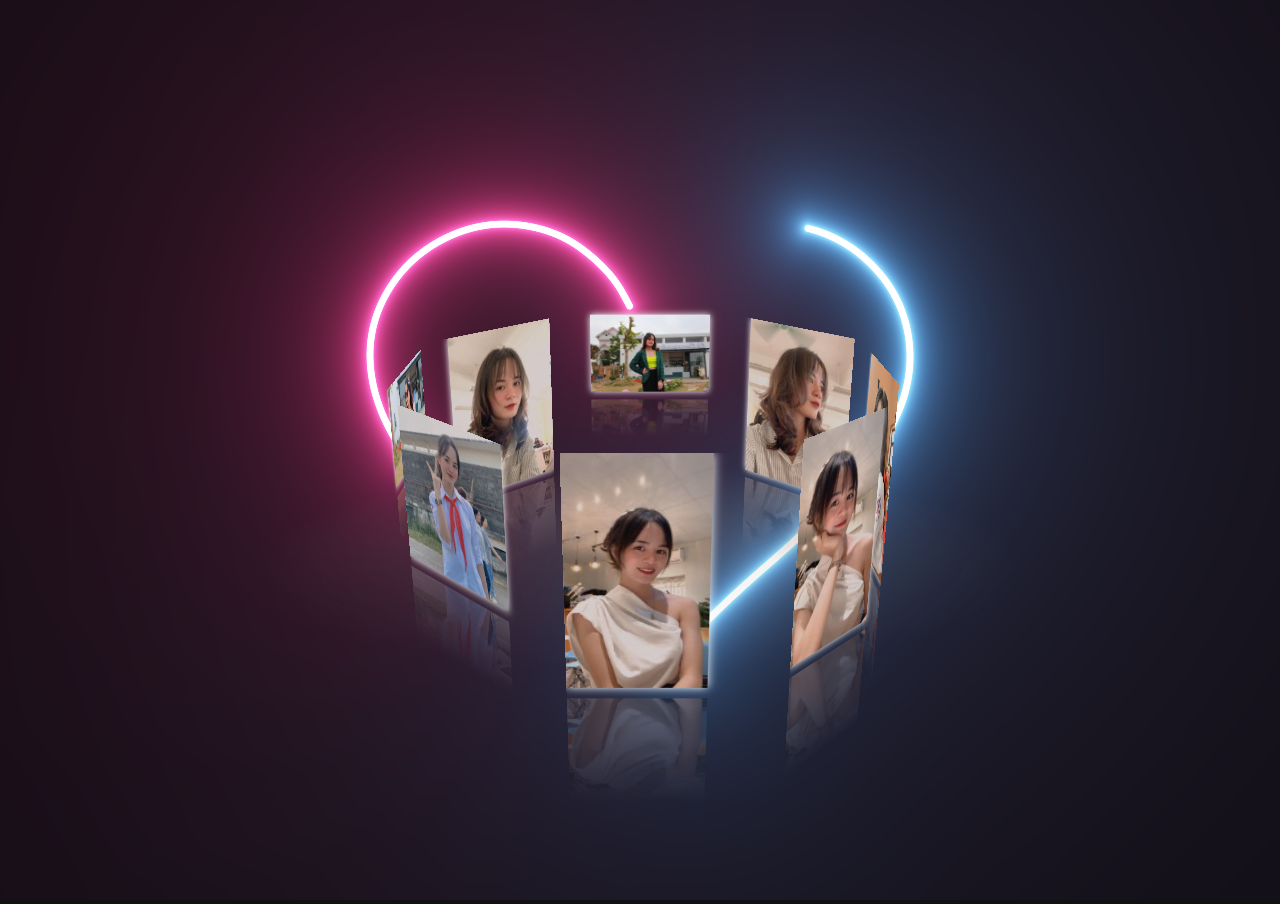
==== index.html @ c6621bd1 "Add files via upload" ====
<!DOCTYPE html>
<html lang="vi">
<head>
    <meta charset="UTF-8">
    <meta http-equiv="X-UA-Compatible" content="IE=edge">
    <meta name="viewport" content="width=device-width, initial-scale=1.0">
    <title>I Love You</title>
    <link rel="shortcut icon" href="./icon.png" type="image/x-icon">
    <link rel="stylesheet" href="main.css">
    <link rel="preconnect" href="https://fonts.googleapis.com">
    <link rel="preconnect" href="https://fonts.gstatic.com" crossorigin>
    <link href="https://fonts.googleapis.com/css2?family=Dancing+Script&display=swap" rel="stylesheet">
</head>
<body>
    
    <div id="drag-container">
        <div id="spin-container">
          <img src="./img/img.jpg" alt="">
          <img src="./img/img1.jpg" alt="">
          <img src="./img/img2.jpg" alt="">
          <img src="./img/img3.jpg" alt="">
          <img src="./img/img4.jpg" alt="">
          <img src="./img/img5.jpg" alt="">
          <img src="./img/img6.jpg" alt="">
          <img src="./img/img7.jpg" alt="">      
            <p>My Love</p>
         
       
        </div>
        <div id="ground"></div>
      </div>
      
      <div id="music-container"></div>
      <div id="canva">
      <canvas id="canvas"></canvas>
    </div>
    <audio src="./music.mp3" autoplay loop></audio>
    <script src="main.js"></script>
</body>
</html>
---- main.css ----
* {
    margin: 0;
    padding: 0;
  }
  
  html,
  body {
    height: 100%;
    /* for touch screen */
    touch-action: none; 
  }
  
  body {
    overflow: hidden;
    display: -webkit-box;
    display: -ms-flexbox;
    display: flex;
    background: #111;
    -webkit-perspective: 1000px;
            perspective: 1000px;
    -webkit-transform-style: preserve-3d;
            transform-style: preserve-3d;
  }
  
  #drag-container, #spin-container {
    position: relative;
    display: -webkit-box;
    display: -ms-flexbox;
    display: flex;
    margin: auto;
    -webkit-transform-style: preserve-3d;
            transform-style: preserve-3d;
    -webkit-transform: rotateX(-10deg);
            transform: rotateX(-10deg);
            z-index: 100;
  }
 
  #drag-container img, #drag-container video {
    -webkit-transform-style: preserve-3d;
            transform-style: preserve-3d;
    position: absolute;
    left: 0;
    top: 0;
    max-width: 120%;
    max-height: 120%; 
    line-height: 200px;
    font-size: 50px;
    text-align: center;
    -webkit-box-shadow: 0 0 8px #fff;
            box-shadow: 0 0 8px #fff;
    -webkit-box-reflect: below 10px linear-gradient(transparent, transparent, #0005);
  }
  
  #drag-container img:hover, #drag-container video:hover {
    -webkit-box-shadow: 0 0 15px #fffd;
            box-shadow: 0 0 15px #fffd;
    -webkit-box-reflect: below 10px linear-gradient(transparent, transparent, #0007);
  }
  
  #drag-container p {
    
    position: absolute;
    top: 100%;
    left: 50%;
    -webkit-transform: translate(-50%,-50%) rotateX(90deg);
            transform: translate(-50%,-50%) rotateX(90deg);
    color: rgb(0, 195, 255);
    animation: fadein ease 15s;
  }

  @keyframes fadein {
      from {
          opacity:0;
          
      }
      to {
          opacity: 1;
          
      }
  }
  
  #ground {
    width: 900px;
    height: 900px;
    position: absolute;
    top: 100%;
    left: 50%;
    -webkit-transform: translate(-50%,-50%) rotateX(90deg);
            transform: translate(-50%,-50%) rotateX(90deg);
    background: -webkit-radial-gradient(center center, farthest-side , #9993, transparent);
  }
  
  #music-container {
    position: absolute;
    top: 0;
    left: 0;
    display: none;
  }
  
  @-webkit-keyframes spin {
    from{
      -webkit-transform: rotateY(0deg);
              transform: rotateY(0deg);
    } to{
      -webkit-transform: rotateY(360deg);
              transform: rotateY(360deg);
    }
  }
  
  @keyframes spin {
    from{
      -webkit-transform: rotateY(0deg);
              transform: rotateY(0deg);
    } to{
      -webkit-transform: rotateY(360deg);
              transform: rotateY(360deg);
    }
  }
  @-webkit-keyframes spinRevert {
    from{
      -webkit-transform: rotateY(360deg);
              transform: rotateY(360deg);
    } to{
      -webkit-transform: rotateY(0deg);
              transform: rotateY(0deg);
    }
  }
  @keyframes spinRevert {
    from{
      -webkit-transform: rotateY(360deg);
              transform: rotateY(360deg);
    } to{
      -webkit-transform: rotateY(0deg);
              transform: rotateY(0deg);
    }
  }

  #canvas {
    background-color:transparent;   
    color: transparent; 
    margin: 0;
    overflow: hidden;
    background-repeat: no-repeat;
    width: 100vw;
  }


#canva {
    position: absolute;
    top: 0px;
    right: 0px;
    overflow: hidden;
}

p {
    font-family: 'Dancing Script', cursive;
    font-family: 'Rampart One', cursive;
    font-size: 4vw;
    
}
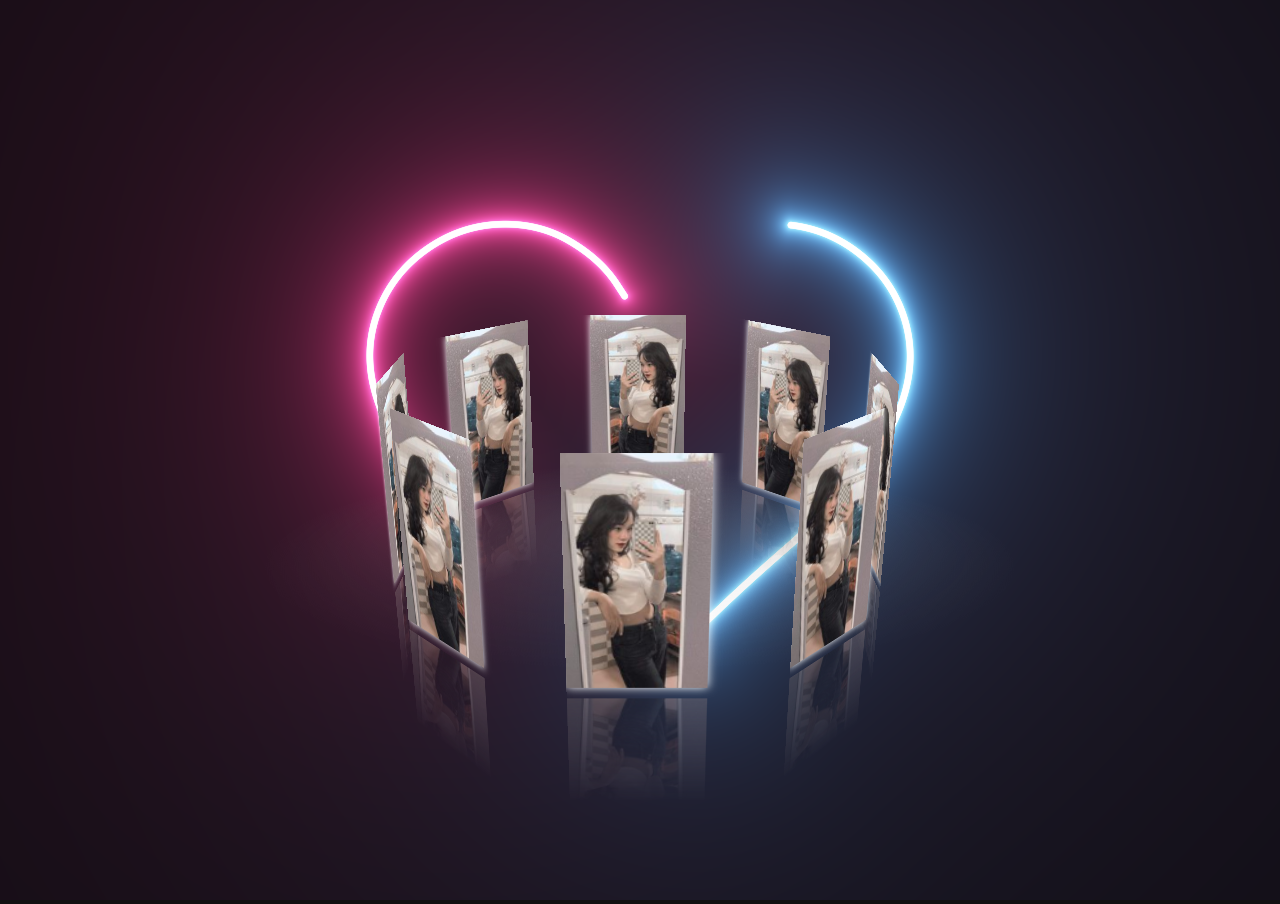
==== commit d85976d3: "Update index.html" ====
--- a/index.html
+++ b/index.html
@@ -16,13 +16,13 @@
     <div id="drag-container">
         <div id="spin-container">
           <img src="./img/img.jpg" alt="">
-          <img src="./img/img1.jpg" alt="">
-          <img src="./img/img2.jpg" alt="">
-          <img src="./img/img3.jpg" alt="">
-          <img src="./img/img4.jpg" alt="">
-          <img src="./img/img5.jpg" alt="">
-          <img src="./img/img6.jpg" alt="">
-          <img src="./img/img7.jpg" alt="">      
+          <img src="./img/img.jpg" alt="">
+          <img src="./img/img.jpg" alt="">
+          <img src="./img/img.jpg" alt="">
+          <img src="./img/img.jpg" alt="">
+          <img src="./img/img.jpg" alt="">
+          <img src="./img/img.jpg" alt="">
+          <img src="./img/img.jpg" alt="">      
             <p>My Love</p>
          
        
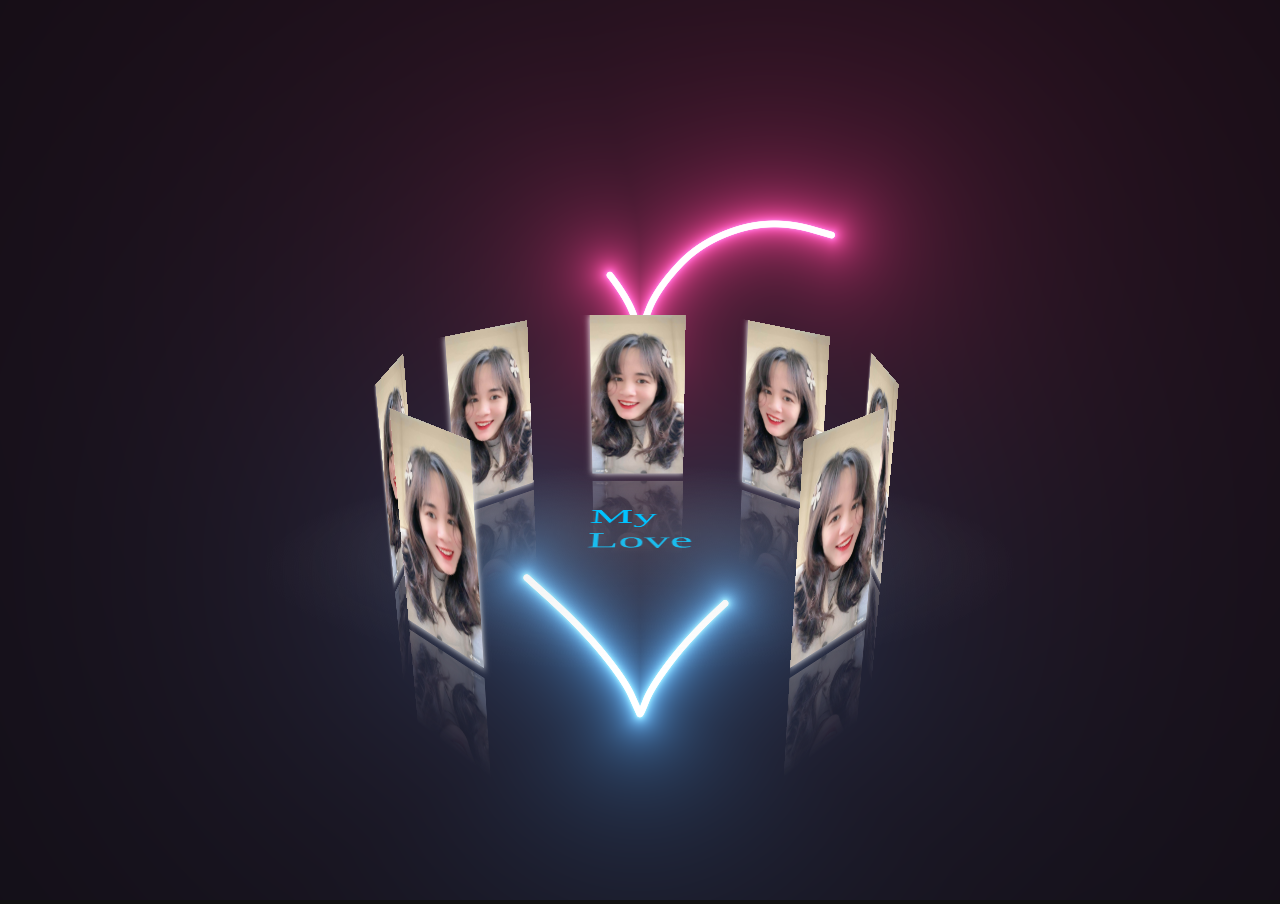
==== commit 386f076d: "Update index.html" ====
--- a/index.html
+++ b/index.html
@@ -15,14 +15,14 @@
     
     <div id="drag-container">
         <div id="spin-container">
-          <img src="./img/img.jpg" alt="">
-          <img src="./img/img.jpg" alt="">
-          <img src="./img/img.jpg" alt="">
-          <img src="./img/img.jpg" alt="">
-          <img src="./img/img.jpg" alt="">
-          <img src="./img/img.jpg" alt="">
-          <img src="./img/img.jpg" alt="">
-          <img src="./img/img.jpg" alt="">      
+          <img src="./img348382752_644690523754227_1348033685763636124_n.jpg" alt="">
+          <img src="./img/348382752_644690523754227_1348033685763636124_n.jpg" alt="">
+          <img src="./img/348382752_644690523754227_1348033685763636124_n.jpg" alt="">
+          <img src="./img/348382752_644690523754227_1348033685763636124_n.jpg" alt="">
+          <img src="./img/348382752_644690523754227_1348033685763636124_n.jpg" alt="">
+          <img src="./img/348382752_644690523754227_1348033685763636124_n.jpg" alt="">
+          <img src="./img/348382752_644690523754227_1348033685763636124_n.jpg" alt="">
+          <img src="./img/348382752_644690523754227_1348033685763636124_n.jpg" alt="">      
             <p>My Love</p>
          
        
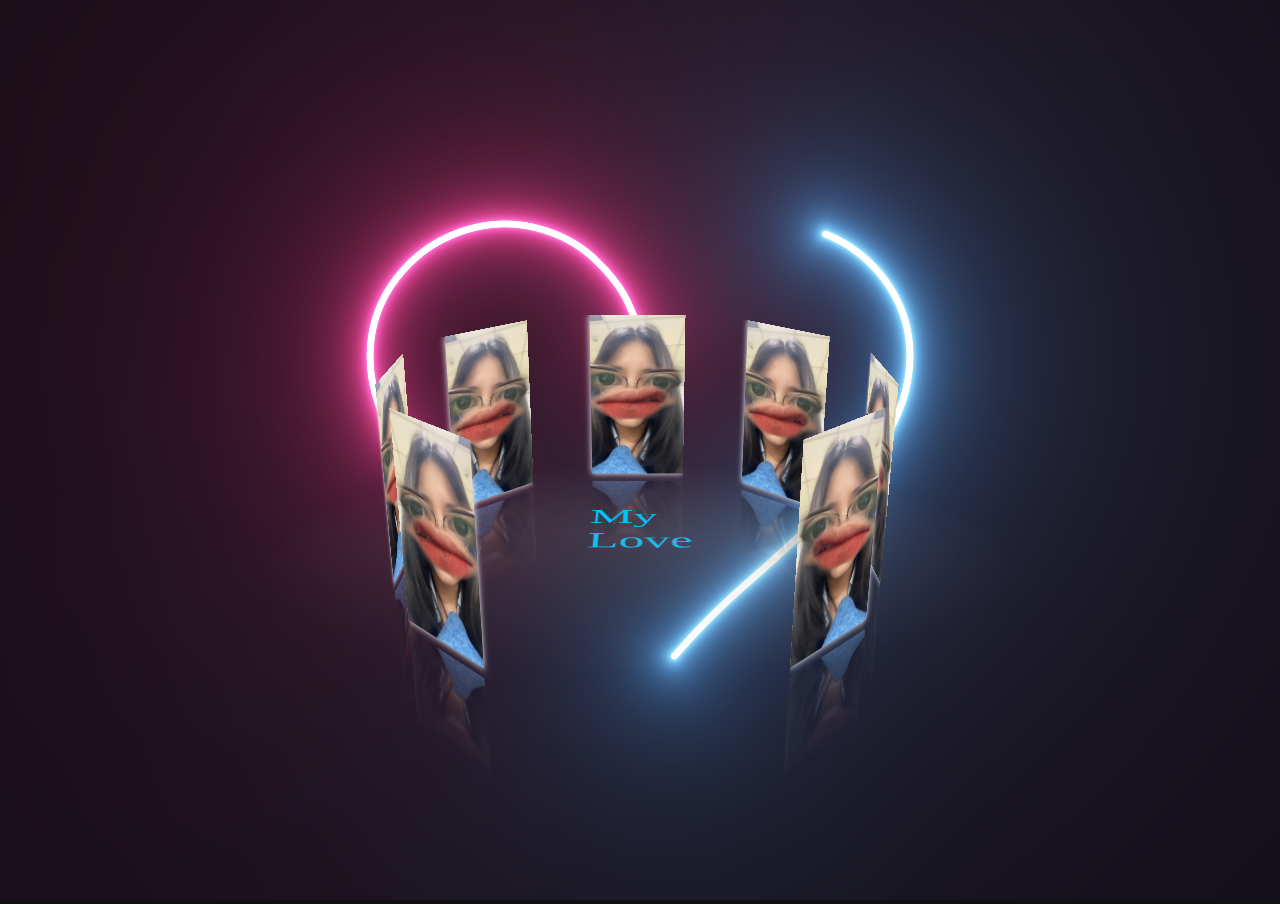
==== commit c34c89d9: "Update index.html" ====
--- a/index.html
+++ b/index.html
@@ -15,7 +15,7 @@
     
     <div id="drag-container">
         <div id="spin-container">
-          <img src="./img348382752_644690523754227_1348033685763636124_n.jpg" alt="">
+          <img src="./img/348382752_644690523754227_1348033685763636124_n.jpg.jpg" alt="">
           <img src="./img/348382752_644690523754227_1348033685763636124_n.jpg" alt="">
           <img src="./img/348382752_644690523754227_1348033685763636124_n.jpg" alt="">
           <img src="./img/348382752_644690523754227_1348033685763636124_n.jpg" alt="">
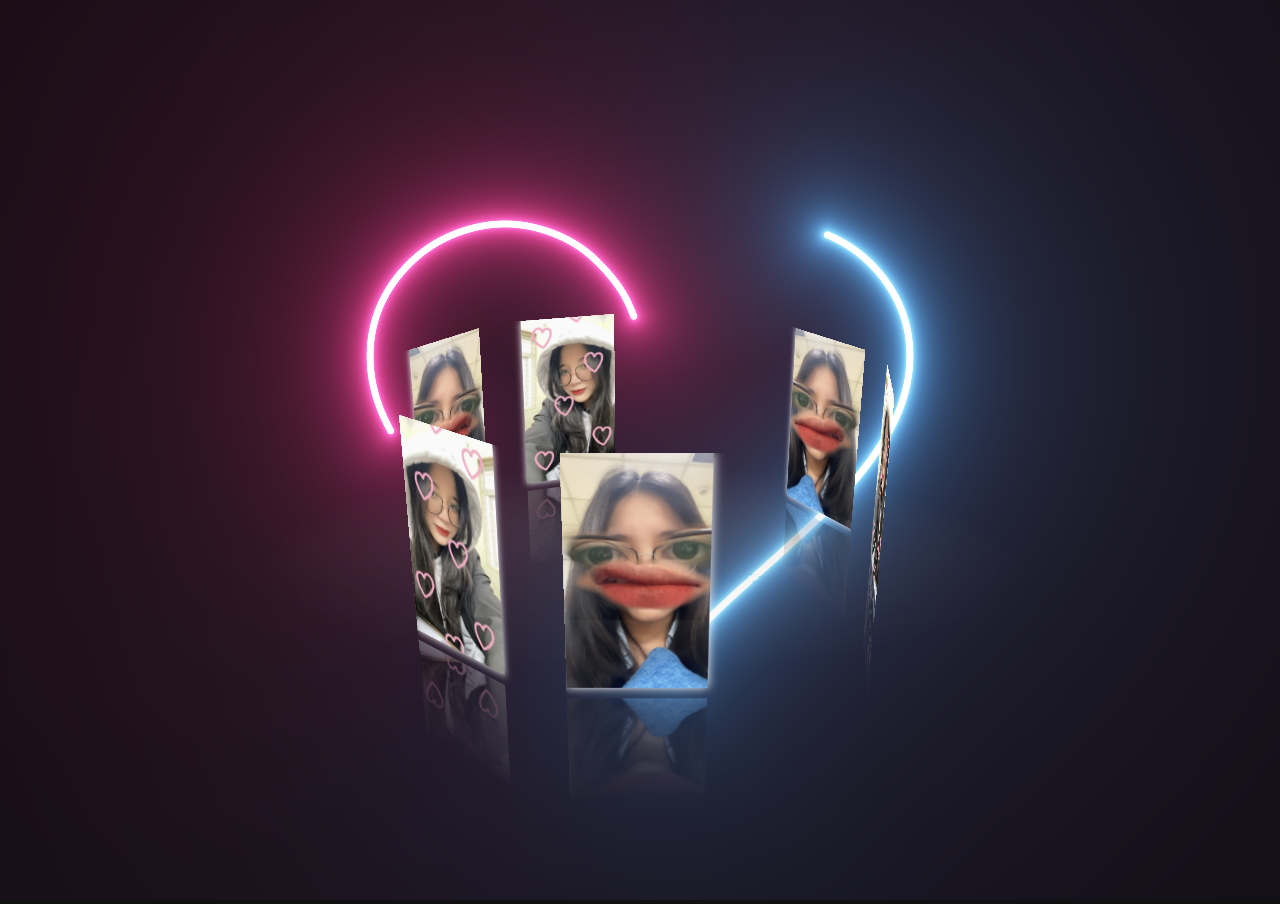
==== commit c95fe675: "add image and update image" ====
--- a/index.html
+++ b/index.html
@@ -15,17 +15,17 @@
     
     <div id="drag-container">
         <div id="spin-container">
-          <img src="./img/348382752_644690523754227_1348033685763636124_n.jpg.jpg" alt="">
-          <img src="./img/348382752_644690523754227_1348033685763636124_n.jpg" alt="">
-          <img src="./img/348382752_644690523754227_1348033685763636124_n.jpg" alt="">
-          <img src="./img/348382752_644690523754227_1348033685763636124_n.jpg" alt="">
-          <img src="./img/348382752_644690523754227_1348033685763636124_n.jpg" alt="">
-          <img src="./img/348382752_644690523754227_1348033685763636124_n.jpg" alt="">
-          <img src="./img/348382752_644690523754227_1348033685763636124_n.jpg" alt="">
-          <img src="./img/348382752_644690523754227_1348033685763636124_n.jpg" alt="">      
+          <img src="./img/img1.jpg" alt="">
+          <img src="./img/img2.jpg" alt="">
+          <img src="./img/img3.jpg" alt="">
+          <img src="./img/img1.jpg" alt="">
+          <img src="./img/img2.jpg" alt="">
+          <img src="./img/img3.jpg" alt="">
+          <img src="./img/img1.jpg" alt="">
+          <img src="./img/img2.jpg" alt="">
+          <img src="./img/img3.jpg" alt="">   
             <p>My Love</p>
          
-       
         </div>
         <div id="ground"></div>
       </div>
